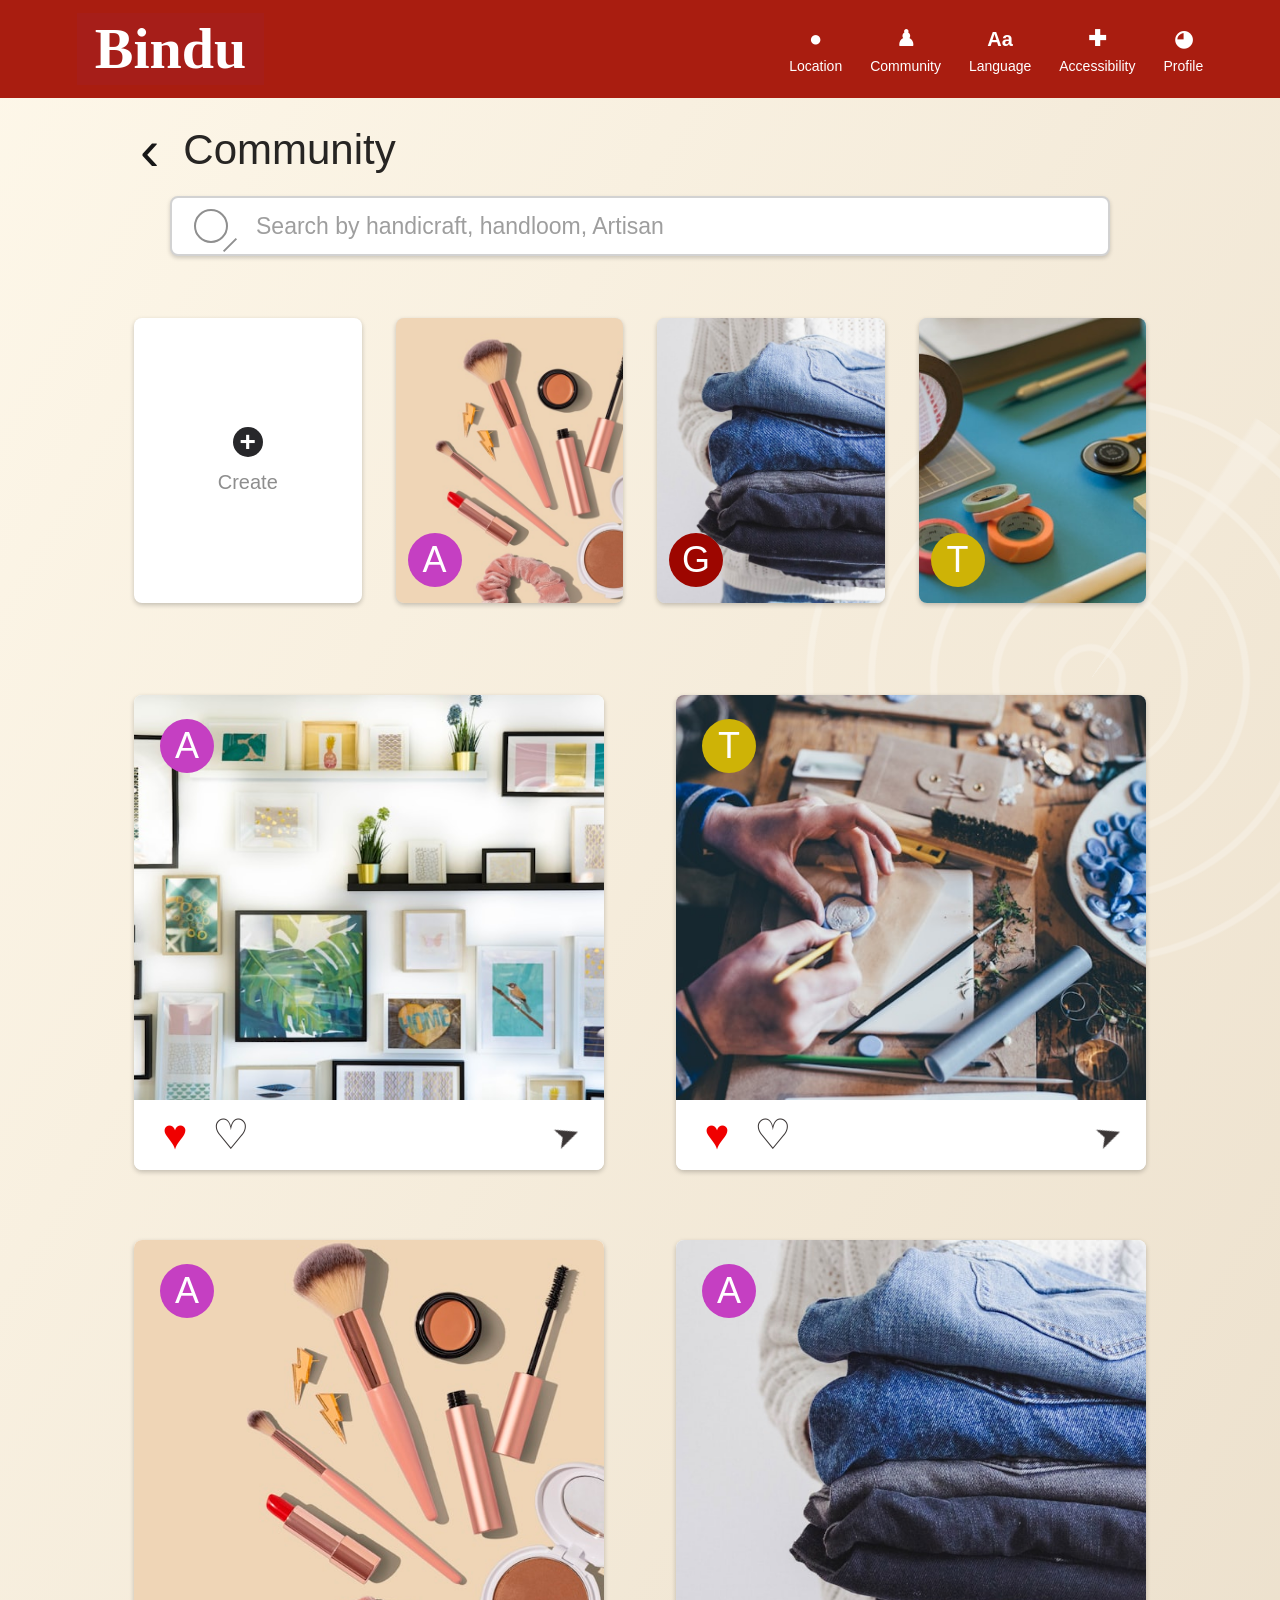
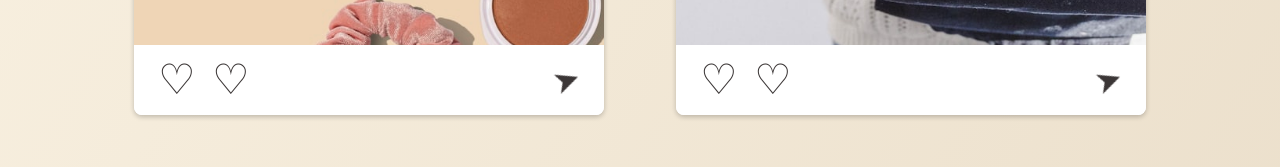
==== craft.html @ 57bf9675 "add home page and craft page" ====
<!DOCTYPE html>
<html lang="en">
<head>
  <meta charset="UTF-8">
  <meta name="viewport" content="width=device-width, initial-scale=1.0">
  <title>Bindu Craft Page</title>
  <link rel="stylesheet" href="styles.css">
</head>
<body class="craft-page">
  <header class="topbar">
    <a class="brand" href="index.html">Bindu</a>

    <nav class="topnav" aria-label="Main navigation">
      <a href="#">
        <span class="nav-icon">●</span>
        Location
      </a>
      <a class="active" href="craft.html">
        <span class="nav-icon">♟</span>
        Community
      </a>
      <a href="#">
        <span class="nav-icon text-icon">Aa</span>
        Language
      </a>
      <a href="#">
        <span class="nav-icon">✚</span>
        Accessibility
      </a>
      <a href="#">
        <span class="nav-icon">◕</span>
        Profile
      </a>
    </nav>
  </header>

  <main class="page">
    <section class="heading-row">
      <button class="back-button" aria-label="Go back">‹</button>
      <h1>Community</h1>
    </section>

    <label class="search-box">
      <span class="search-icon" aria-hidden="true"></span>
      <input type="search" placeholder="Search by handicraft, handloom, Artisan">
    </label>

    <section class="quick-row" aria-label="Community shortcuts">
      <button class="create-card">
        <span class="plus">+</span>
        <span>Create</span>
      </button>

      <article class="story-card">
        <img src="public/images/craft-1.jpg" alt="Colorful handmade textile mask">
        <span class="avatar pink">A</span>
      </article>

      <article class="story-card">
        <img src="public/images/craft-2.jpg" alt="Hands shaping pottery clay">
        <span class="avatar red">G</span>
      </article>

      <article class="story-card">
        <img src="public/images/craft-3.jpg" alt="Artisan working on traditional craft">
        <span class="avatar gold">T</span>
      </article>
    </section>

    <section class="feed" aria-label="Community posts">
      <article class="post-card">
        <div class="post-photo">
          <img src="public/images/craft-4.jpg" alt="Artisan carving a traditional handmade object">
          <span class="avatar pink">A</span>
        </div>
        <div class="post-actions">
          <button class="like liked" aria-label="Like">♥</button>
          <button aria-label="Comment">♡</button>
          <button class="send" aria-label="Share">➤</button>
        </div>
      </article>

      <article class="post-card">
        <div class="post-photo">
          <img src="public/images/craft-5.jpg" alt="Bright embroidered floral textile">
          <span class="avatar gold">T</span>
        </div>
        <div class="post-actions">
          <button class="like liked" aria-label="Like">♥</button>
          <button aria-label="Comment">♡</button>
          <button class="send" aria-label="Share">➤</button>
        </div>
      </article>

      <article class="post-card">
        <div class="post-photo">
          <img src="public/images/craft-1.jpg" alt="Hand-painted folk artwork">
          <span class="avatar pink">A</span>
        </div>
        <div class="post-actions">
          <button class="like" aria-label="Like">♡</button>
          <button aria-label="Comment">♡</button>
          <button class="send" aria-label="Share">➤</button>
        </div>
      </article>

      <article class="post-card">
        <div class="post-photo">
          <img src="public/images/craft-2.jpg" alt="Detailed beaded handmade craft">
          <span class="avatar pink">A</span>
        </div>
        <div class="post-actions">
          <button class="like" aria-label="Like">♡</button>
          <button aria-label="Comment">♡</button>
          <button class="send" aria-label="Share">➤</button>
        </div>
      </article>
    </section>
  </main>

  <script src="script.js"></script>
</body>
</html>
---- styles.css ----
* {
  box-sizing: border-box;
}

body {
  margin: 0;
  min-height: 100vh;
  color: #272523;
  font-family: Arial, Helvetica, sans-serif;
  background:
    radial-gradient(circle at 70% 58%, rgba(255, 255, 255, 0.8) 0 18px, transparent 19px),
    radial-gradient(circle at 36% 88%, rgba(255, 255, 255, 0.6) 0 15px, transparent 16px),
    linear-gradient(120deg, rgba(255, 249, 235, 0.92), rgba(236, 224, 204, 0.9)),
    #eee4d4;
}

body::after {
  content: "";
  position: fixed;
  right: -120px;
  bottom: -90px;
  width: 620px;
  height: 620px;
  pointer-events: none;
  opacity: 0.42;
  background:
    repeating-radial-gradient(circle at center, transparent 0 28px, rgba(255, 255, 255, 0.62) 30px 35px, transparent 37px 62px),
    conic-gradient(from 20deg, transparent 0 12deg, rgba(255, 255, 255, 0.55) 13deg 18deg, transparent 19deg 38deg);
  border-radius: 50%;
}

button,
input {
  font: inherit;
}

.topbar {
  position: sticky;
  top: 0;
  z-index: 5;
  display: flex;
  align-items: center;
  justify-content: space-between;
  height: 98px;
  padding: 10px 6vw;
  background: #a91d10;
  color: #fff;
}

.home-topbar {
  height: 58px;
  padding: 6px 6vw;
}

.brand {
  display: inline-flex;
  align-items: center;
  min-width: 175px;
  min-height: 72px;
  padding: 0 18px;
  color: #fff;
  text-decoration: none;
  font-family: "Brush Script MT", "Segoe Script", cursive;
  font-size: 58px;
  font-weight: 700;
  line-height: 1;
  background: rgba(160, 34, 39, 0.4);
}

.home-topbar .brand {
  min-width: 92px;
  min-height: 44px;
  padding: 0 8px;
  font-size: 36px;
}

.topnav {
  display: flex;
  align-items: center;
  gap: 28px;
}

.home-topbar .topnav {
  gap: 20px;
}

.topnav a {
  display: grid;
  justify-items: center;
  gap: 5px;
  color: #fff;
  text-decoration: none;
  font-size: 14px;
}

.home-topbar .topnav a {
  font-size: 10px;
}

.nav-icon {
  display: grid;
  place-items: center;
  width: 28px;
  height: 28px;
  font-size: 22px;
  font-weight: 700;
  line-height: 1;
}

.home-topbar .nav-icon {
  width: 18px;
  height: 18px;
  font-size: 15px;
}

.text-icon {
  font-size: 20px;
}

.home-topbar .text-icon {
  font-size: 13px;
}

.search-box {
  display: flex;
  align-items: center;
  gap: 26px;
  width: calc(100% - 72px);
  min-height: 60px;
  margin: 0 36px 62px;
  padding: 0 22px;
  background: #fff;
  border: 2px solid #d2d2d2;
  border-radius: 8px;
  box-shadow: 0 2px 4px rgba(0, 0, 0, 0.18);
}

.search-icon {
  position: relative;
  flex: 0 0 auto;
  width: 34px;
  height: 34px;
  border: 2px solid #8f8f8f;
  border-radius: 50%;
}

.search-icon::after {
  content: "";
  position: absolute;
  width: 18px;
  height: 2px;
  right: -13px;
  bottom: -5px;
  background: #8f8f8f;
  transform: rotate(-45deg);
}

.search-box input {
  width: 100%;
  border: 0;
  outline: 0;
  color: #333;
  font-size: 23px;
}

.search-box input::placeholder {
  color: #9e9e9e;
}

.home {
  position: relative;
  z-index: 1;
  max-width: 760px;
  margin: 0 auto;
  padding-bottom: 74px;
}

.home-search {
  width: calc(100% - 64px);
  min-height: 45px;
  margin: 26px 32px 0;
  gap: 18px;
  padding: 0 16px;
  border-width: 1px;
  border-radius: 4px;
  box-shadow: none;
}

.home-search .search-icon {
  width: 19px;
  height: 19px;
  border-width: 1px;
}

.home-search .search-icon::after {
  width: 10px;
  height: 1px;
  right: -7px;
  bottom: -3px;
}

.home-search input {
  font-size: 13px;
}

.camera-button {
  border: 0;
  color: #b7b7b7;
  background: transparent;
  font-size: 21px;
  cursor: pointer;
}

.hero-slider {
  position: relative;
  height: 440px;
  margin-top: 28px;
  overflow: hidden;
  background: #d8cab9;
}

.hero-slider img {
  width: 100%;
  height: 100%;
  display: block;
  object-fit: cover;
}

.slider-arrow {
  position: absolute;
  top: 50%;
  width: 36px;
  height: 36px;
  border: 0;
  color: #fff;
  background: transparent;
  font-size: 48px;
  line-height: 0.6;
  transform: translateY(-50%);
  cursor: pointer;
}

.slider-arrow.left {
  left: 18px;
}

.slider-arrow.right {
  right: 18px;
}

.slider-dots {
  position: absolute;
  bottom: 18px;
  left: 50%;
  display: flex;
  gap: 7px;
  transform: translateX(-50%);
}

.slider-dots span {
  width: 9px;
  height: 9px;
  background: #fff;
  border-radius: 50%;
}

.home-section {
  padding: 44px 32px 0;
}

.home h2,
.missed-card h2 {
  margin: 0 0 34px;
  color: #5b1613;
  font-family: Georgia, "Times New Roman", serif;
  font-size: 25px;
  text-align: center;
}

.section-title-link {
  display: block;
  color: inherit;
  text-decoration: none;
}

.overlap-strip {
  position: relative;
  display: flex;
  align-items: center;
  justify-content: center;
  min-height: 150px;
}

.overlap-strip article,
.overlap-strip .craft-link-tile {
  position: relative;
  flex: 0 0 185px;
  height: 132px;
  margin-left: -36px;
  overflow: hidden;
  border-radius: 5px;
  box-shadow: 0 3px 8px rgba(0, 0, 0, 0.25);
  color: inherit;
  text-decoration: none;
}

.overlap-strip article:first-child,
.overlap-strip .craft-link-tile:first-child {
  margin-left: 0;
}

.overlap-strip .feature-tile {
  z-index: 2;
  flex-basis: 230px;
  height: 164px;
}

.overlap-strip img {
  width: 100%;
  height: 100%;
  display: block;
  object-fit: cover;
}

.overlap-strip span {
  position: absolute;
  left: 9px;
  bottom: 10px;
  color: #fff;
  font-size: 15px;
  text-shadow: 0 1px 3px #000;
}

.textile-strip article {
  height: 145px;
}

.textile-strip .feature-tile {
  height: 176px;
}

.missed-card {
  width: calc(100% - 64px);
  margin: 72px 32px 34px;
  padding: 34px 22px;
  background: #cdb5b7;
  border-radius: 18px;
  box-shadow: 0 3px 8px rgba(0, 0, 0, 0.2);
}

.missed-card h2 {
  margin-bottom: 28px;
}

.story-panel {
  display: grid;
  grid-template-columns: 48% 1fr 36px;
  align-items: center;
  min-height: 174px;
  padding: 10px;
  background: #f8f8f8;
  border: 1px solid #a7a7a7;
  border-radius: 5px;
}

.story-panel img {
  width: 100%;
  height: 154px;
  object-fit: cover;
  border: 3px solid #4b4b4b;
}

.story-copy {
  padding: 0 18px;
  text-align: center;
}

.story-copy h3 {
  margin: 0 0 7px;
  color: #3c3331;
  font-size: 17px;
  font-weight: 400;
}

.story-copy p {
  margin: 0 0 20px;
  color: #777;
  font-size: 10px;
}

.story-copy a {
  display: inline-block;
  padding: 3px 10px;
  color: #fff;
  background: #1774b8;
  border-radius: 2px;
  text-decoration: none;
  font-size: 8px;
}

.story-panel button,
.round-next,
.round-back {
  display: grid;
  place-items: center;
  width: 36px;
  height: 36px;
  border: 1px solid #d5d5d5;
  color: #4c4c4c;
  background: #fff;
  border-radius: 50%;
  font-size: 24px;
  cursor: pointer;
}

.community-row {
  position: relative;
  display: grid;
  grid-template-columns: repeat(3, 1fr);
  gap: 18px;
  align-items: stretch;
}

.mini-post {
  overflow: hidden;
  background: #fff;
  border-radius: 4px;
  box-shadow: 0 2px 5px rgba(0, 0, 0, 0.24);
}

.mini-post img {
  display: block;
  width: 100%;
  height: 214px;
  object-fit: cover;
}

.mini-actions {
  display: grid;
  grid-template-columns: 22px 22px 1fr;
  align-items: center;
  height: 30px;
  padding: 0 8px;
  color: #242424;
  font-size: 16px;
}

.mini-actions span:first-child {
  color: #e70000;
}

.mini-actions span:last-child {
  justify-self: end;
  transform: rotate(-18deg);
}

.community-row .round-next {
  position: absolute;
  right: -22px;
  top: 42%;
}

.quiz-section {
  padding-top: 64px;
}

.quiz-row {
  position: relative;
  display: grid;
  grid-template-columns: repeat(3, 1fr);
  gap: 24px;
  align-items: center;
  padding: 0 34px;
}

.quiz-row article {
  aspect-ratio: 1;
  overflow: hidden;
  border-radius: 50%;
  box-shadow: 0 3px 7px rgba(0, 0, 0, 0.22);
}

.quiz-row img {
  display: block;
  width: 100%;
  height: 100%;
  object-fit: cover;
}

.quiz-row .round-back,
.quiz-row .round-next {
  position: absolute;
  top: 50%;
  z-index: 2;
  transform: translateY(-50%);
}

.quiz-row .round-back {
  left: 0;
}

.quiz-row .round-next {
  right: 0;
}

.page {
  position: relative;
  z-index: 1;
  width: min(100%, 1060px);
  margin: 0 auto;
  padding: 28px 24px 52px;
}

.heading-row {
  display: flex;
  align-items: center;
  gap: 18px;
  margin-bottom: 22px;
}

.back-button {
  border: 0;
  background: transparent;
  color: #171717;
  font-size: 58px;
  line-height: 0.75;
  cursor: pointer;
}

h1 {
  margin: 0;
  font-size: 42px;
  font-weight: 500;
}

.quick-row {
  display: grid;
  grid-template-columns: repeat(4, 1fr);
  gap: 34px;
  margin-bottom: 92px;
}

.create-card,
.story-card,
.post-card {
  border-radius: 8px;
  box-shadow: 0 2px 5px rgba(0, 0, 0, 0.22);
  overflow: hidden;
}

.create-card {
  display: grid;
  place-items: center;
  align-content: center;
  gap: 14px;
  min-height: 285px;
  border: 0;
  color: #8e8e8e;
  background: #fff;
  font-size: 20px;
  cursor: pointer;
}

.plus {
  display: grid;
  place-items: center;
  width: 30px;
  height: 30px;
  color: #fff;
  background: #27272a;
  border-radius: 50%;
  font-size: 28px;
  font-weight: 700;
  line-height: 1;
}

.story-card {
  position: relative;
  min-height: 285px;
  background: #ddd;
}

.story-card img,
.post-photo img {
  display: block;
  width: 100%;
  height: 100%;
  object-fit: cover;
}

.avatar {
  position: absolute;
  display: grid;
  place-items: center;
  width: 54px;
  height: 54px;
  color: #fff;
  border-radius: 50%;
  font-size: 36px;
  line-height: 1;
}

.story-card .avatar {
  left: 12px;
  bottom: 16px;
}

.pink {
  background: #c53fc2;
}

.red {
  background: #9d0600;
}

.gold {
  background: #ceb306;
}

.feed {
  display: grid;
  grid-template-columns: repeat(2, minmax(0, 1fr));
  gap: 70px 72px;
}

.post-card {
  background: #fff;
}

.post-photo {
  position: relative;
  height: 405px;
  background: #ddd;
}

.post-photo .avatar {
  left: 26px;
  top: 24px;
}

.post-actions {
  display: grid;
  grid-template-columns: 46px 46px 1fr;
  align-items: center;
  gap: 8px;
  height: 70px;
  padding: 0 18px;
  background: #fff;
}

.post-actions button {
  border: 0;
  background: transparent;
  color: #3b3636;
  font-size: 42px;
  line-height: 1;
  cursor: pointer;
}

.post-actions .liked,
.post-actions .like.active {
  color: #f00000;
}

.post-actions .send {
  justify-self: end;
  font-size: 32px;
  transform: rotate(-20deg);
}

@media (max-width: 850px) {
  .topbar {
    height: auto;
    padding: 10px 18px 14px;
    align-items: flex-start;
    gap: 12px;
  }

  .home-topbar {
    min-height: 58px;
    padding: 7px 22px;
  }

  .brand,
  .home-topbar .brand {
    min-width: 120px;
    min-height: 52px;
    font-size: 42px;
  }

  .topnav {
    gap: 12px;
    overflow-x: auto;
    padding-bottom: 4px;
  }

  .topnav a,
  .home-topbar .topnav a {
    min-width: 70px;
    font-size: 11px;
  }

  .home {
    max-width: 100%;
  }

  .hero-slider {
    height: 58vw;
    min-height: 280px;
  }

  .overlap-strip article,
  .overlap-strip .craft-link-tile {
    flex-basis: 28%;
    margin-left: -24px;
  }

  .overlap-strip .feature-tile {
    flex-basis: 34%;
  }

  .page {
    padding: 22px 16px 40px;
  }

  h1 {
    font-size: 34px;
  }

  .craft-page .search-box {
    width: 100%;
    margin: 0 0 34px;
  }

  .search-box input {
    font-size: 18px;
  }

  .quick-row {
    grid-template-columns: repeat(2, minmax(0, 1fr));
    gap: 18px;
    margin-bottom: 42px;
  }

  .create-card,
  .story-card {
    min-height: 220px;
  }

  .feed {
    grid-template-columns: 1fr;
    gap: 36px;
  }

  .post-photo {
    height: 360px;
  }
}

@media (max-width: 560px) {
  .topbar {
    display: block;
  }

  .topnav {
    margin-top: 8px;
  }

  .home-topbar .brand {
    min-width: 92px;
    min-height: 38px;
    font-size: 34px;
  }

  .home-search {
    width: calc(100% - 32px);
    margin: 18px 16px 0;
  }

  .hero-slider {
    min-height: 248px;
  }

  .home-section {
    padding: 38px 20px 0;
  }

  .home h2,
  .missed-card h2 {
    font-size: 22px;
  }

  .overlap-strip {
    justify-content: flex-start;
    overflow-x: auto;
    padding-bottom: 8px;
  }

  .overlap-strip article,
  .overlap-strip .craft-link-tile,
  .overlap-strip .feature-tile {
    flex: 0 0 178px;
    height: 132px;
    margin-left: 12px;
  }

  .overlap-strip article:first-child,
  .overlap-strip .craft-link-tile:first-child {
    margin-left: 0;
  }

  .missed-card {
    width: calc(100% - 32px);
    margin: 54px 16px 24px;
    padding: 28px 12px;
  }

  .story-panel {
    grid-template-columns: 1fr 34px;
    gap: 12px;
  }

  .story-panel img {
    grid-column: 1 / -1;
  }

  .community-row {
    grid-template-columns: 1fr;
  }

  .community-row .round-next {
    right: -12px;
  }

  .mini-post img {
    height: 260px;
  }

  .quiz-row {
    gap: 12px;
    padding: 0 26px;
  }

  .quick-row {
    grid-template-columns: 1fr 1fr;
  }

  .create-card,
  .story-card {
    min-height: 170px;
  }

  .avatar {
    width: 44px;
    height: 44px;
    font-size: 29px;
  }

  .post-photo {
    height: 300px;
  }
}
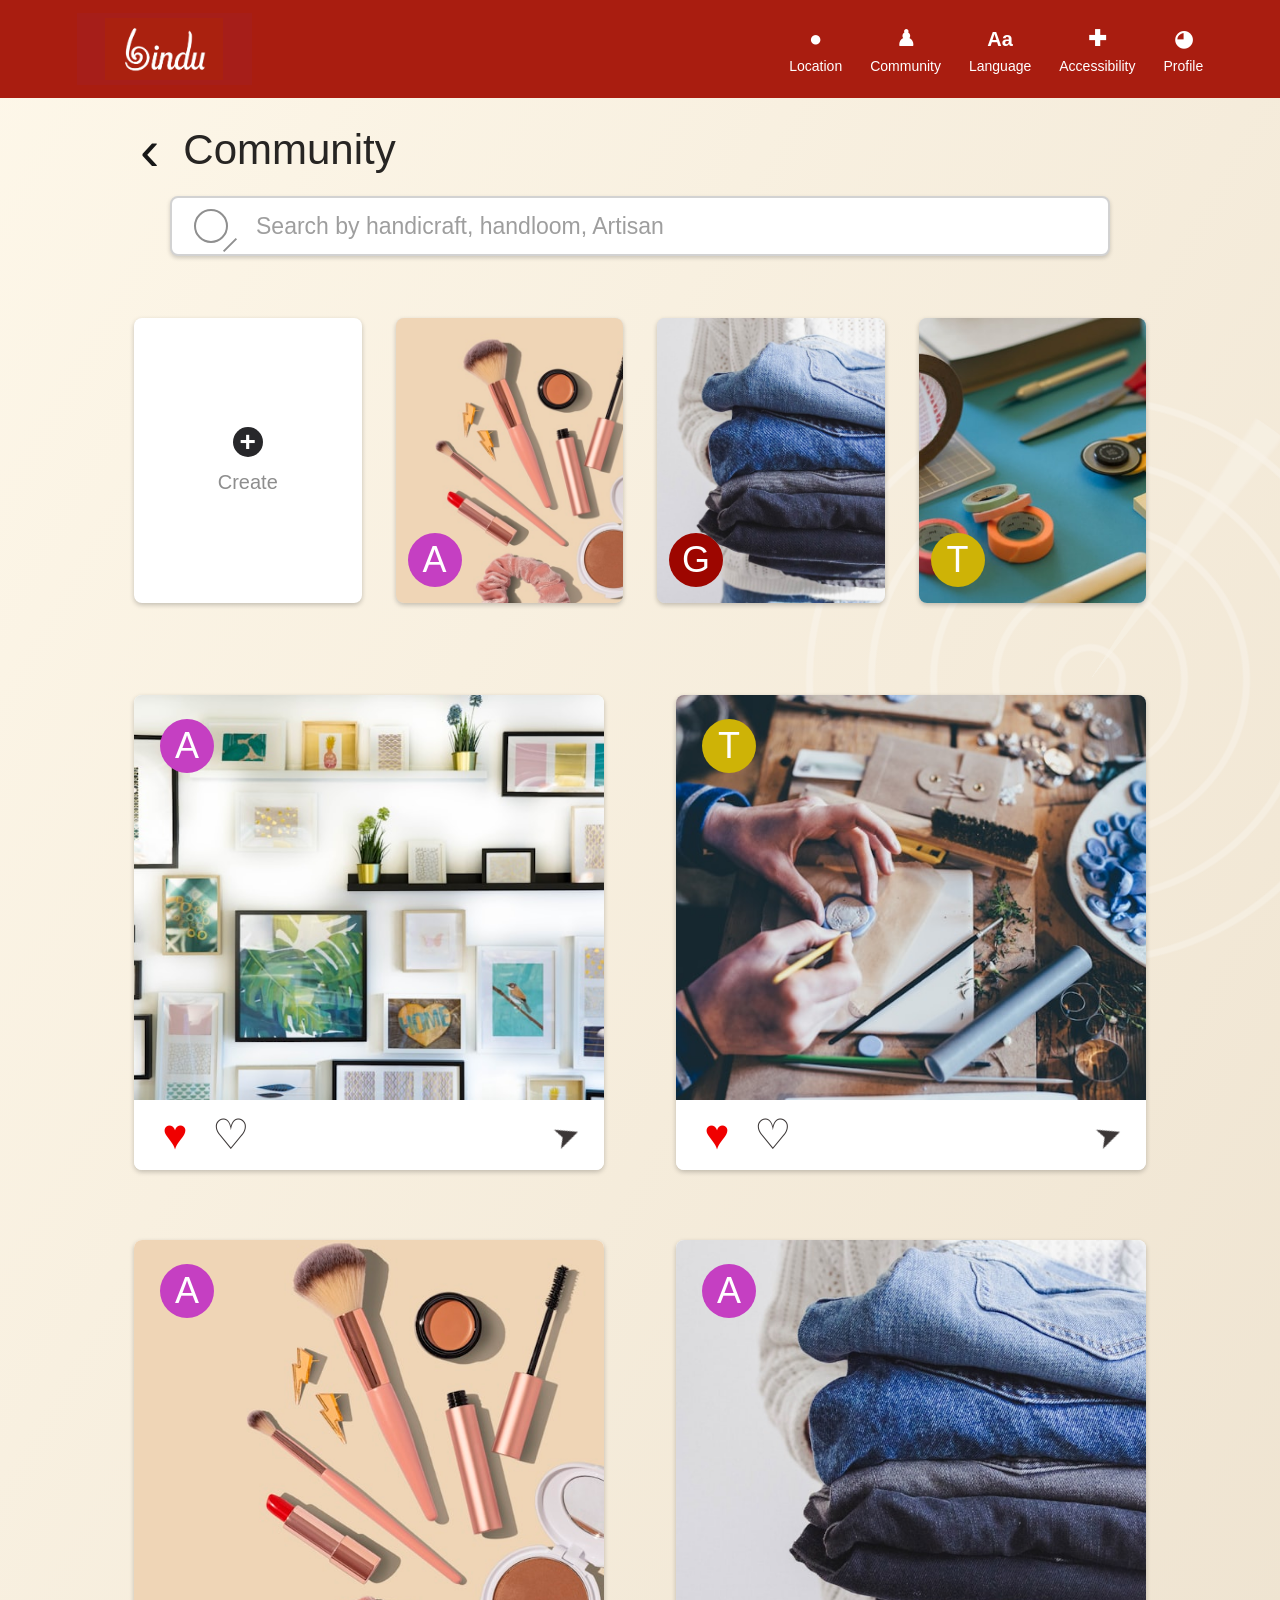
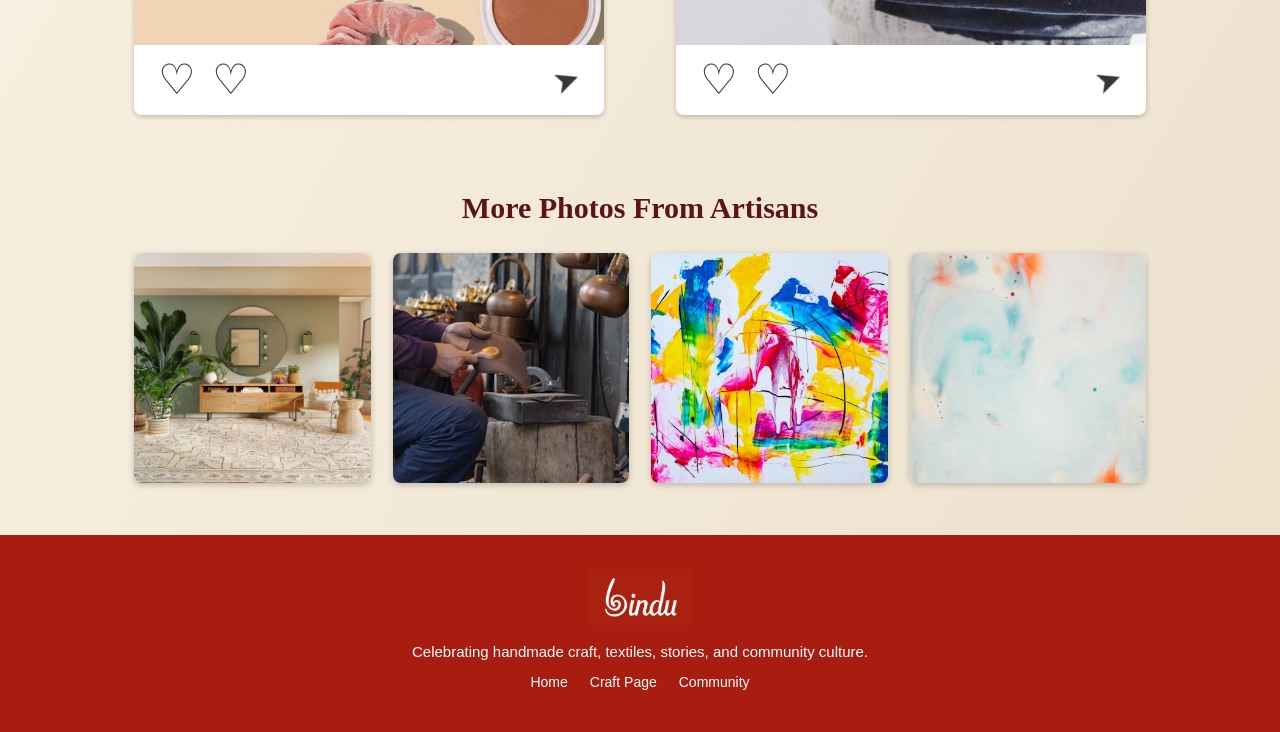
==== commit b370f78f: "Polish Bindu craft pages" ====
--- a/craft.html
+++ b/craft.html
@@ -8,7 +8,9 @@
 </head>
 <body class="craft-page">
   <header class="topbar">
-    <a class="brand" href="index.html">Bindu</a>
+    <a class="brand" href="index.html">
+      <img src="public/images/bindu.png" alt="Bindu">
+    </a>
 
     <nav class="topnav" aria-label="Main navigation">
       <a href="#">
@@ -116,7 +118,37 @@
         </div>
       </article>
     </section>
+
+    <section class="craft-gallery-section">
+      <h2>More Photos From Artisans</h2>
+      <div class="craft-gallery">
+        <article>
+          <img src="public/images/home-pottery.jpg" alt="Decorated pottery made by artisans">
+        </article>
+        <article>
+          <img src="public/images/home-textile.jpg" alt="Traditional textile pattern">
+        </article>
+        <article>
+          <img src="public/images/home-painting.jpg" alt="Bright folk painting craft">
+        </article>
+        <article>
+          <img src="public/images/home-color.jpg" alt="Colorful handmade craft material">
+        </article>
+      </div>
+    </section>
   </main>
+
+  <footer class="site-footer">
+    <a class="footer-logo" href="index.html">
+      <img src="public/images/bindu.png" alt="Bindu">
+    </a>
+    <p>Celebrating handmade craft, textiles, stories, and community culture.</p>
+    <div class="footer-links">
+      <a href="index.html">Home</a>
+      <a href="craft.html">Craft Page</a>
+      <a href="#">Community</a>
+    </div>
+  </footer>
 
   <script src="script.js"></script>
 </body>
--- a/styles.css
+++ b/styles.css
@@ -55,23 +55,31 @@
 .brand {
   display: inline-flex;
   align-items: center;
+  justify-content: center;
   min-width: 175px;
   min-height: 72px;
   padding: 0 18px;
   color: #fff;
   text-decoration: none;
-  font-family: "Brush Script MT", "Segoe Script", cursive;
-  font-size: 58px;
-  font-weight: 700;
-  line-height: 1;
   background: rgba(160, 34, 39, 0.4);
+}
+
+.brand img {
+  display: block;
+  max-width: 150px;
+  max-height: 62px;
+  object-fit: contain;
 }
 
 .home-topbar .brand {
   min-width: 92px;
   min-height: 44px;
   padding: 0 8px;
-  font-size: 36px;
+}
+
+.home-topbar .brand img {
+  max-width: 82px;
+  max-height: 38px;
 }
 
 .topnav {
@@ -454,10 +462,15 @@
   transform: rotate(-18deg);
 }
 
-.community-row .round-next {
+.scroll-frame {
+  position: relative;
+}
+
+.community-frame .round-next {
   position: absolute;
   right: -22px;
   top: 42%;
+  z-index: 2;
 }
 
 .quiz-section {
@@ -487,19 +500,19 @@
   object-fit: cover;
 }
 
-.quiz-row .round-back,
-.quiz-row .round-next {
+.quiz-frame .round-back,
+.quiz-frame .round-next {
   position: absolute;
   top: 50%;
   z-index: 2;
   transform: translateY(-50%);
 }
 
-.quiz-row .round-back {
+.quiz-frame .round-back {
   left: 0;
 }
 
-.quiz-row .round-next {
+.quiz-frame .round-next {
   right: 0;
 }
 
@@ -828,7 +841,7 @@
     grid-template-columns: 1fr;
   }
 
-  .community-row .round-next {
+  .community-frame .round-next {
     right: -12px;
   }
 
@@ -860,3 +873,184 @@
     height: 300px;
   }
 }
+
+
+.hero-track {
+  display: flex;
+  width: 100%;
+  height: 100%;
+  overflow-x: auto;
+  scroll-behavior: smooth;
+  scroll-snap-type: x mandatory;
+  scrollbar-width: none;
+}
+
+.hero-track::-webkit-scrollbar {
+  display: none;
+}
+
+.hero-track img {
+  flex: 0 0 100%;
+  scroll-snap-align: start;
+}
+
+.scroll-row {
+  overflow-x: auto;
+  scroll-behavior: smooth;
+  scrollbar-width: none;
+}
+
+.scroll-row::-webkit-scrollbar {
+  display: none;
+}
+
+.home-page .hero-track img,
+.home-page .overlap-strip img,
+.home-page .community-row img,
+.home-page .quiz-row img {
+  transition: transform 0.25s ease, filter 0.25s ease;
+}
+
+.home-page .hero-track img:hover,
+.home-page .overlap-strip a:hover img,
+.home-page .overlap-strip article:hover img,
+.home-page .community-row article:hover img,
+.home-page .quiz-row article:hover img {
+  transform: scale(1.06);
+  filter: brightness(1.08);
+}
+
+.hero-slider,
+.overlap-strip article,
+.overlap-strip .craft-link-tile,
+.mini-post,
+.quiz-row article {
+  overflow: hidden;
+}
+
+.craft-gallery-section {
+  margin-top: 76px;
+}
+
+.craft-gallery-section h2 {
+  margin: 0 0 28px;
+  color: #5b1613;
+  font-family: Georgia, "Times New Roman", serif;
+  font-size: 30px;
+  text-align: center;
+}
+
+.craft-gallery {
+  display: grid;
+  grid-template-columns: repeat(4, 1fr);
+  gap: 22px;
+}
+
+.craft-gallery article {
+  height: 230px;
+  overflow: hidden;
+  border-radius: 8px;
+  box-shadow: 0 2px 6px rgba(0, 0, 0, 0.22);
+  background: #fff;
+}
+
+.craft-gallery img {
+  display: block;
+  width: 100%;
+  height: 100%;
+  object-fit: cover;
+}
+
+.site-footer {
+  position: relative;
+  z-index: 1;
+  display: grid;
+  justify-items: center;
+  gap: 14px;
+  padding: 34px 20px 42px;
+  color: #fff;
+  background: #a91d10;
+  text-align: center;
+}
+
+.footer-logo img {
+  width: 112px;
+  max-height: 56px;
+  object-fit: contain;
+}
+
+.site-footer p {
+  margin: 0;
+  max-width: 560px;
+  font-size: 15px;
+}
+
+.footer-links {
+  display: flex;
+  gap: 22px;
+  flex-wrap: wrap;
+  justify-content: center;
+}
+
+.footer-links a {
+  color: #fff;
+  text-decoration: none;
+  font-size: 14px;
+}
+
+.footer-links a:hover {
+  text-decoration: underline;
+}
+
+@media (max-width: 850px) {
+  .brand img {
+    max-width: 110px;
+    max-height: 46px;
+  }
+
+  .craft-gallery {
+    grid-template-columns: repeat(2, 1fr);
+  }
+}
+
+@media (max-width: 560px) {
+  .home-topbar .brand img {
+    max-width: 82px;
+    max-height: 36px;
+  }
+
+  .craft-gallery {
+    grid-template-columns: 1fr;
+  }
+}
+
+
+.community-row.scroll-row {
+  display: flex;
+  overflow-x: auto;
+  padding-bottom: 10px;
+}
+
+.community-row.scroll-row .mini-post {
+  flex: 0 0 calc((100% - 36px) / 3);
+}
+
+.quiz-row.scroll-row {
+  display: flex;
+  overflow-x: auto;
+  padding: 0 34px 10px;
+}
+
+.quiz-row.scroll-row article {
+  flex: 0 0 calc((100% - 48px) / 3);
+}
+
+@media (max-width: 560px) {
+  .community-row.scroll-row .mini-post {
+    flex-basis: 82%;
+  }
+
+  .quiz-row.scroll-row article {
+    flex-basis: 42%;
+  }
+}
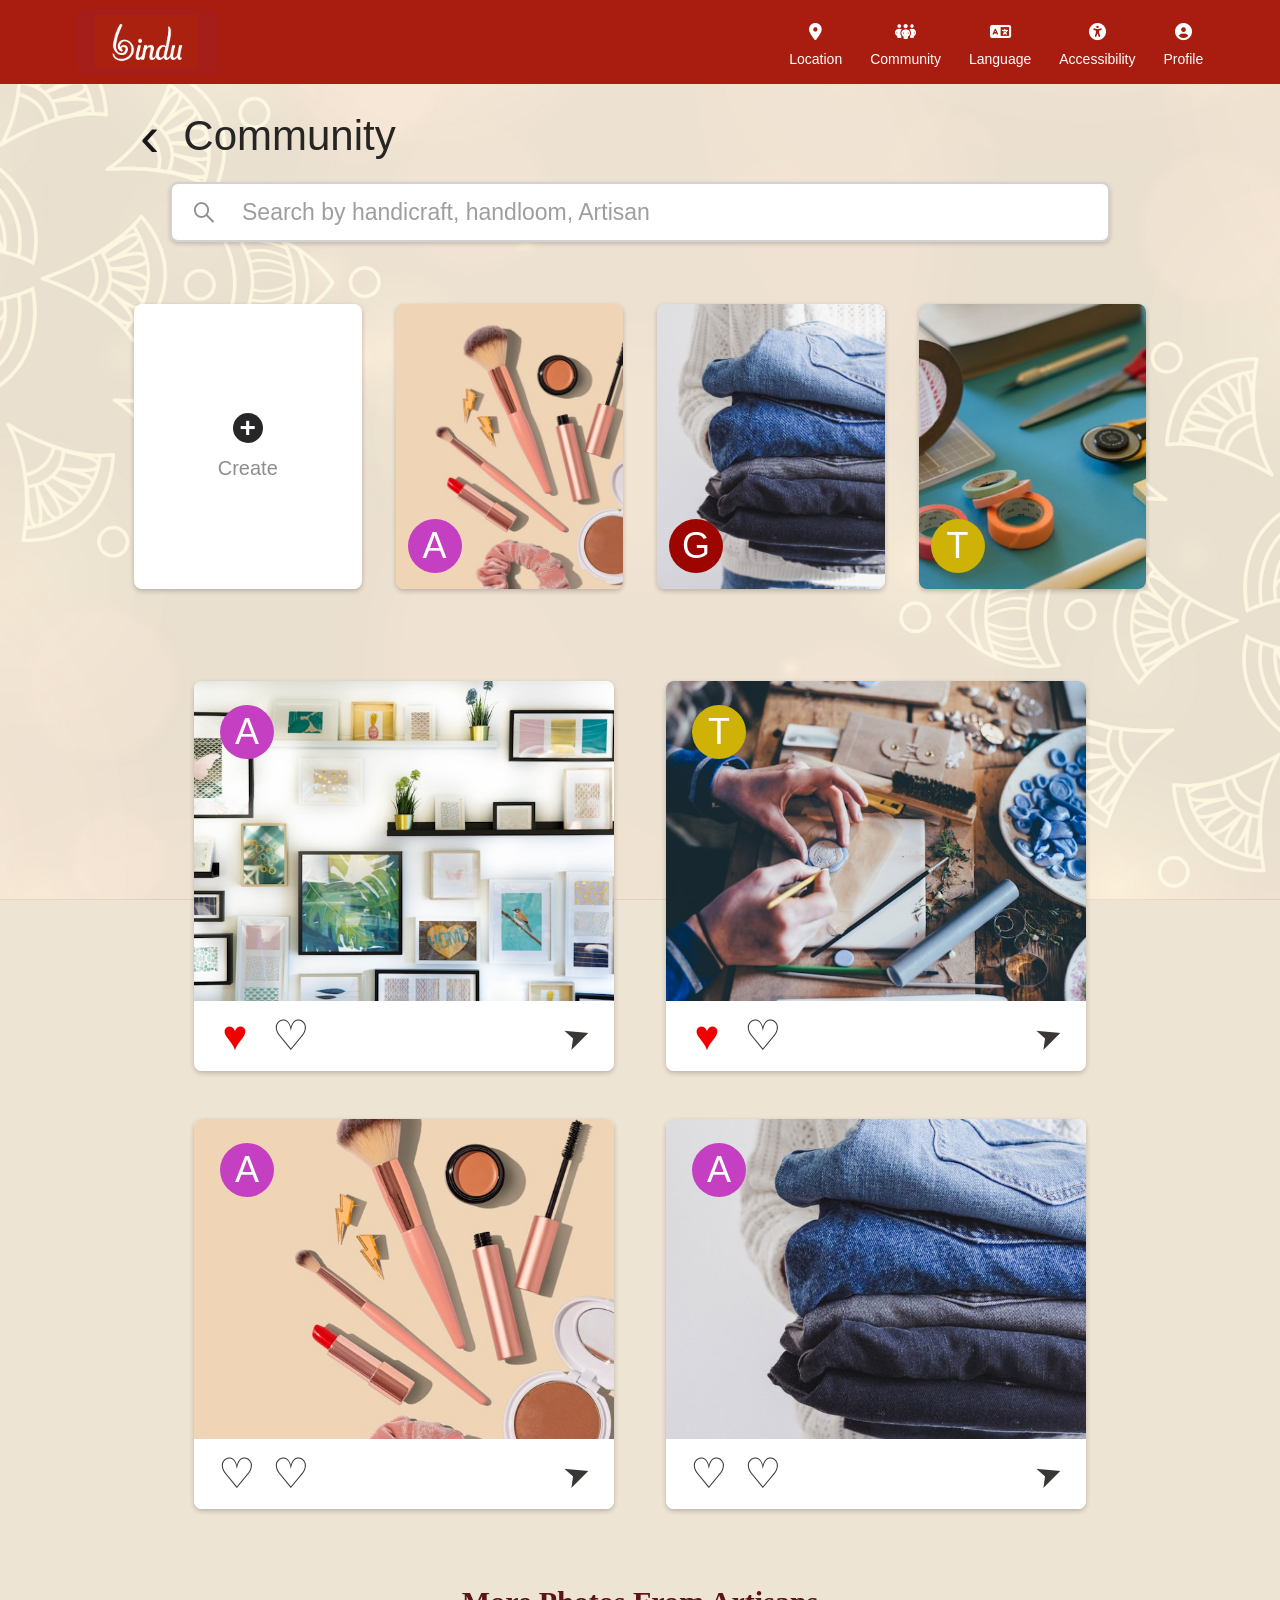
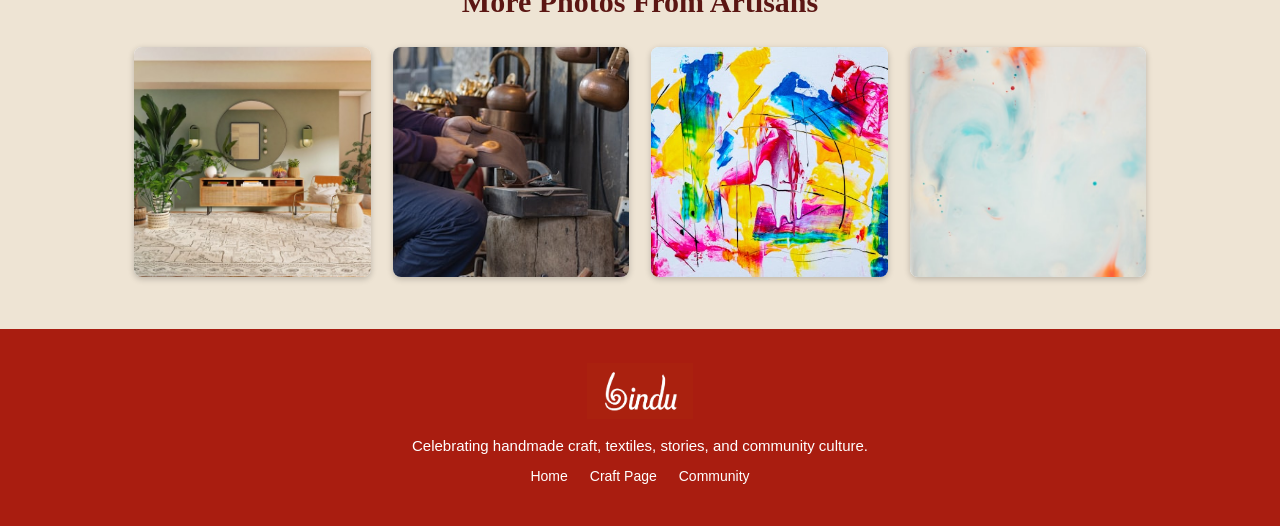
==== commit 2ac86012: "Update home and community sections" ====
--- a/craft.html
+++ b/craft.html
@@ -4,6 +4,7 @@
   <meta charset="UTF-8">
   <meta name="viewport" content="width=device-width, initial-scale=1.0">
   <title>Bindu Craft Page</title>
+  <link rel="stylesheet" href="https://cdnjs.cloudflare.com/ajax/libs/font-awesome/6.5.2/css/all.min.css">
   <link rel="stylesheet" href="styles.css">
 </head>
 <body class="craft-page">
@@ -14,23 +15,23 @@
 
     <nav class="topnav" aria-label="Main navigation">
       <a href="#">
-        <span class="nav-icon">●</span>
+        <i class="fa-solid fa-location-dot nav-icon" aria-hidden="true"></i>
         Location
       </a>
       <a class="active" href="craft.html">
-        <span class="nav-icon">♟</span>
+        <i class="fa-solid fa-people-group nav-icon" aria-hidden="true"></i>
         Community
       </a>
       <a href="#">
-        <span class="nav-icon text-icon">Aa</span>
+        <i class="fa-solid fa-language nav-icon" aria-hidden="true"></i>
         Language
       </a>
       <a href="#">
-        <span class="nav-icon">✚</span>
+        <i class="fa-solid fa-universal-access nav-icon" aria-hidden="true"></i>
         Accessibility
       </a>
       <a href="#">
-        <span class="nav-icon">◕</span>
+        <i class="fa-solid fa-circle-user nav-icon" aria-hidden="true"></i>
         Profile
       </a>
     </nav>
@@ -43,7 +44,7 @@
     </section>
 
     <label class="search-box">
-      <span class="search-icon" aria-hidden="true"></span>
+      <i class="fa-brands fa-sistrix search-icon" aria-hidden="true"></i>
       <input type="search" placeholder="Search by handicraft, handloom, Artisan">
     </label>
 
--- a/styles.css
+++ b/styles.css
@@ -1,5 +1,10 @@
 * {
   box-sizing: border-box;
+}
+
+html,
+body {
+  overflow-x: hidden;
 }
 
 body {
@@ -7,26 +12,12 @@
   min-height: 100vh;
   color: #272523;
   font-family: Arial, Helvetica, sans-serif;
-  background:
-    radial-gradient(circle at 70% 58%, rgba(255, 255, 255, 0.8) 0 18px, transparent 19px),
-    radial-gradient(circle at 36% 88%, rgba(255, 255, 255, 0.6) 0 15px, transparent 16px),
-    linear-gradient(120deg, rgba(255, 249, 235, 0.92), rgba(236, 224, 204, 0.9)),
-    #eee4d4;
-}
-
-body::after {
-  content: "";
-  position: fixed;
-  right: -120px;
-  bottom: -90px;
-  width: 620px;
-  height: 620px;
-  pointer-events: none;
-  opacity: 0.42;
-  background:
-    repeating-radial-gradient(circle at center, transparent 0 28px, rgba(255, 255, 255, 0.62) 30px 35px, transparent 37px 62px),
-    conic-gradient(from 20deg, transparent 0 12deg, rgba(255, 255, 255, 0.55) 13deg 18deg, transparent 19deg 38deg);
-  border-radius: 50%;
+  background-color: #eee4d4;
+  background-image: url("public/images/bg-image.jpg");
+  background-repeat: no-repeat;
+  background-position: center center;
+  background-size: cover;
+  background-attachment: fixed;
 }
 
 button,
@@ -41,24 +32,24 @@
   display: flex;
   align-items: center;
   justify-content: space-between;
-  height: 98px;
+  height: 84px;
   padding: 10px 6vw;
   background: #a91d10;
   color: #fff;
 }
 
 .home-topbar {
-  height: 58px;
-  padding: 6px 6vw;
+  height: 84px;
+  padding: 10px 6vw;
 }
 
 .brand {
   display: inline-flex;
   align-items: center;
   justify-content: center;
-  min-width: 175px;
-  min-height: 72px;
-  padding: 0 18px;
+  min-width: 140px;
+  min-height: 64px;
+  padding: 0 14px;
   color: #fff;
   text-decoration: none;
   background: rgba(160, 34, 39, 0.4);
@@ -66,20 +57,20 @@
 
 .brand img {
   display: block;
-  max-width: 150px;
-  max-height: 62px;
+  max-width: 120px;
+  max-height: 54px;
   object-fit: contain;
 }
 
 .home-topbar .brand {
-  min-width: 92px;
-  min-height: 44px;
-  padding: 0 8px;
+  min-width: 140px;
+  min-height: 64px;
+  padding: 0 14px;
 }
 
 .home-topbar .brand img {
-  max-width: 82px;
-  max-height: 38px;
+  max-width: 120px;
+  max-height: 54px;
 }
 
 .topnav {
@@ -89,7 +80,7 @@
 }
 
 .home-topbar .topnav {
-  gap: 20px;
+  gap: 28px;
 }
 
 .topnav a {
@@ -102,31 +93,23 @@
 }
 
 .home-topbar .topnav a {
-  font-size: 10px;
+  font-size: 14px;
 }
 
 .nav-icon {
-  display: grid;
+  display: inline-grid;
   place-items: center;
-  width: 28px;
-  height: 28px;
-  font-size: 22px;
-  font-weight: 700;
+  min-width: 28px;
+  min-height: 28px;
+  color: currentColor;
+  font-size: 17px;
   line-height: 1;
 }
 
 .home-topbar .nav-icon {
-  width: 18px;
-  height: 18px;
-  font-size: 15px;
-}
-
-.text-icon {
-  font-size: 20px;
-}
-
-.home-topbar .text-icon {
-  font-size: 13px;
+  min-width: 28px;
+  min-height: 28px;
+  font-size: 17px;
 }
 
 .search-box {
@@ -144,23 +127,9 @@
 }
 
 .search-icon {
-  position: relative;
   flex: 0 0 auto;
-  width: 34px;
-  height: 34px;
-  border: 2px solid #8f8f8f;
-  border-radius: 50%;
-}
-
-.search-icon::after {
-  content: "";
-  position: absolute;
-  width: 18px;
-  height: 2px;
-  right: -13px;
-  bottom: -5px;
-  background: #8f8f8f;
-  transform: rotate(-45deg);
+  color: #8f8f8f;
+  font-size: 23px;
 }
 
 .search-box input {
@@ -185,46 +154,45 @@
 
 .home-search {
   width: calc(100% - 64px);
-  min-height: 45px;
-  margin: 26px 32px 0;
-  gap: 18px;
-  padding: 0 16px;
+  min-height: 64px;
+  margin: 30px 32px 0;
+  gap: 22px;
+  padding: 0 22px;
   border-width: 1px;
   border-radius: 4px;
   box-shadow: none;
 }
 
 .home-search .search-icon {
-  width: 19px;
-  height: 19px;
-  border-width: 1px;
-}
-
-.home-search .search-icon::after {
-  width: 10px;
-  height: 1px;
-  right: -7px;
-  bottom: -3px;
+  font-size: 20px;
 }
 
 .home-search input {
-  font-size: 13px;
+  font-size: 18px;
 }
 
 .camera-button {
+  display: grid;
+  place-items: center;
+  width: 28px;
+  height: 28px;
+  padding: 0;
   border: 0;
   color: #b7b7b7;
   background: transparent;
-  font-size: 21px;
+  font-size: 16px;
   cursor: pointer;
 }
 
 .hero-slider {
   position: relative;
-  height: 440px;
+  width: 100vw;
+  height: 620px;
+  margin-left: 50%;
   margin-top: 28px;
   overflow: hidden;
   background: #d8cab9;
+  transform: translateX(-50%);
 }
 
 .hero-slider img {
@@ -245,6 +213,7 @@
   font-size: 48px;
   line-height: 0.6;
   transform: translateY(-50%);
+  z-index: 2;
   cursor: pointer;
 }
 
@@ -263,6 +232,7 @@
   display: flex;
   gap: 7px;
   transform: translateX(-50%);
+  z-index: 2;
 }
 
 .slider-dots span {
@@ -270,6 +240,13 @@
   height: 9px;
   background: #fff;
   border-radius: 50%;
+  opacity: 0.48;
+  transition: opacity 420ms cubic-bezier(0.22, 1, 0.36, 1), transform 420ms cubic-bezier(0.22, 1, 0.36, 1);
+}
+
+.slider-dots span.active {
+  opacity: 1;
+  transform: scale(1.18);
 }
 
 .home-section {
@@ -291,69 +268,133 @@
   text-decoration: none;
 }
 
-.overlap-strip {
-  position: relative;
+.rail-viewport {
+  width: 100vw;
+  margin-left: 50%;
+  padding: 0;
+  box-sizing: border-box;
+  transform: translateX(-50%);
+  overflow: visible;
+}
+
+.top-picks-rail {
+  --card-width: clamp(280px, 42vw, 380px);
+  --image-height: auto;
+  --ease-out: cubic-bezier(0.22, 1, 0.36, 1);
   display: flex;
+  gap: 0;
   align-items: center;
-  justify-content: center;
-  min-height: 150px;
-}
-
-.overlap-strip article,
-.overlap-strip .craft-link-tile {
-  position: relative;
-  flex: 0 0 185px;
-  height: 132px;
-  margin-left: -36px;
+  justify-content: flex-start;
+  width: 100%;
+  max-width: 1400px;
+  margin: 0 auto;
+  padding: 24px 0 36px;
+  scroll-padding-inline: 0;
+  overflow: visible;
+  transform: none;
+}
+
+.top-picks-rail::before,
+.top-picks-rail::after {
+  content: none;
+  flex: 0 0 0;
+}
+
+.top-picks-rail article,
+.top-picks-rail .craft-link-tile {
+  position: relative;
+  flex: 0 0 var(--card-width);
+  min-height: calc(var(--image-height) + 18px);
+  padding-bottom: 0;
+  display: block;
+  color: #fff;
+  text-decoration: none;
+  cursor: pointer;
+  opacity: 1;
   overflow: hidden;
-  border-radius: 5px;
-  box-shadow: 0 3px 8px rgba(0, 0, 0, 0.25);
-  color: inherit;
-  text-decoration: none;
-}
-
-.overlap-strip article:first-child,
-.overlap-strip .craft-link-tile:first-child {
-  margin-left: 0;
-}
-
-.overlap-strip .feature-tile {
-  z-index: 2;
-  flex-basis: 230px;
-  height: 164px;
-}
-
-.overlap-strip img {
+  border-radius: 12px;
+  transform: translate3d(0, 6px, 0) scale(0.86);
+  transition:
+    transform 500ms var(--ease-out),
+    opacity 420ms var(--ease-out),
+    filter 500ms var(--ease-out);
+  will-change: transform, opacity;
+}
+
+.top-picks-rail>*+* {
+  margin-left: -60px;
+}
+
+.top-picks-rail:hover article,
+.top-picks-rail:hover .craft-link-tile {
+  filter: none;
+  transform: translate3d(0, 6px, 0) scale(0.8);
+}
+
+.top-picks-rail article:hover,
+.top-picks-rail .craft-link-tile:hover,
+.top-picks-rail .coverflow-active {
+  z-index: 10;
+  opacity: 1;
+  filter: saturate(1.05) brightness(1.05);
+  transform: translate3d(0, -12px, 0) scale(1.08);
+}
+
+
+.top-picks-rail img {
+  display: block;
   width: 100%;
-  height: 100%;
-  display: block;
+  height: auto;
+  aspect-ratio: 1 / 1;
   object-fit: cover;
-}
-
-.overlap-strip span {
+  border-radius: 12px;
+  box-shadow: none;
+  transform: translate3d(0, 0, 0) scale(1);
+  transition:
+    transform 540ms var(--ease-out),
+    box-shadow 540ms var(--ease-out),
+    filter 500ms var(--ease-out);
+  will-change: transform;
+}
+
+.top-picks-rail article:hover img,
+.top-picks-rail .craft-link-tile:hover img,
+.top-picks-rail .coverflow-active img {
+  box-shadow: none;
+  transform: translate3d(0, 0, 0) scale(1.05);
+}
+
+.top-picks-rail span {
   position: absolute;
-  left: 9px;
-  bottom: 10px;
+  left: 14px;
+  bottom: 14px;
+  margin: 0;
   color: #fff;
-  font-size: 15px;
-  text-shadow: 0 1px 3px #000;
-}
-
-.textile-strip article {
-  height: 145px;
-}
-
-.textile-strip .feature-tile {
-  height: 176px;
+  font-family: "Trebuchet MS", "Segoe UI", Arial, sans-serif;
+  font-size: 16px;
+  font-weight: 700;
+  line-height: 1.2;
+  text-shadow: none;
+}
+
+.top-picks-rail small {
+  display: none;
+}
+
+.top-picks-rail article::after,
+.top-picks-rail .craft-link-tile::after {
+  content: none;
 }
 
 .missed-card {
-  width: calc(100% - 64px);
-  margin: 72px 32px 34px;
-  padding: 34px 22px;
+  width: 90vw;
+  margin: 72px 0 34px;
+  margin-left: 50%;
+  padding: 52px 48px;
   background: #cdb5b7;
   border-radius: 18px;
   box-shadow: 0 3px 8px rgba(0, 0, 0, 0.2);
+  transform: translateX(-50%);
 }
 
 .missed-card h2 {
@@ -364,8 +405,8 @@
   display: grid;
   grid-template-columns: 48% 1fr 36px;
   align-items: center;
-  min-height: 174px;
-  padding: 10px;
+  min-height: 400px;
+  padding: 18px;
   background: #f8f8f8;
   border: 1px solid #a7a7a7;
   border-radius: 5px;
@@ -373,7 +414,7 @@
 
 .story-panel img {
   width: 100%;
-  height: 154px;
+  height: 220px;
   object-fit: cover;
   border: 3px solid #4b4b4b;
 }
@@ -393,7 +434,7 @@
 .story-copy p {
   margin: 0 0 20px;
   color: #777;
-  font-size: 10px;
+  font-size: 30px;
 }
 
 .story-copy a {
@@ -423,10 +464,11 @@
 
 .community-row {
   position: relative;
-  display: grid;
-  grid-template-columns: repeat(3, 1fr);
-  gap: 18px;
+  display: flex;
+  gap: 20px;
   align-items: stretch;
+  width: 100%;
+  padding: 0 54px;
 }
 
 .mini-post {
@@ -439,7 +481,7 @@
 .mini-post img {
   display: block;
   width: 100%;
-  height: 214px;
+  height: 400px;
   object-fit: cover;
 }
 
@@ -466,24 +508,57 @@
   position: relative;
 }
 
+.community-frame {
+  position: relative;
+  width: 100vw;
+  margin-left: 50%;
+  transform: translateX(-50%);
+}
+
+.community-frame .round-back,
 .community-frame .round-next {
   position: absolute;
-  right: -22px;
-  top: 42%;
+  top: 50%;
   z-index: 2;
+  transform: translateY(-50%);
+}
+
+.community-frame .round-back {
+  left: 16px;
+}
+
+.community-frame .round-next {
+  right: 16px;
 }
 
 .quiz-section {
   padding-top: 64px;
 }
 
+.quiz-frame {
+  position: relative;
+  width: 100vw;
+  margin-left: 50%;
+  transform: translateX(-50%);
+}
+
 .quiz-row {
   position: relative;
-  display: grid;
-  grid-template-columns: repeat(3, 1fr);
-  gap: 24px;
+  display: flex;
+  gap: 20px;
   align-items: center;
-  padding: 0 34px;
+  width: 100%;
+  padding: 0 54px;
+}
+
+.quiz-row.scroll-row {
+  display: flex;
+  overflow-x: auto;
+  padding: 0 54px 12px;
+}
+
+.quiz-row.scroll-row article {
+  flex: 0 0 calc((100% - 80px) / 5);
 }
 
 .quiz-row article {
@@ -509,11 +584,11 @@
 }
 
 .quiz-frame .round-back {
-  left: 0;
+  left: 16px;
 }
 
 .quiz-frame .round-next {
-  right: 0;
+  right: 16px;
 }
 
 .page {
@@ -632,8 +707,9 @@
 
 .feed {
   display: grid;
-  grid-template-columns: repeat(2, minmax(0, 1fr));
-  gap: 70px 72px;
+  grid-template-columns: repeat(2, minmax(0, 420px));
+  justify-content: center;
+  gap: 48px 52px;
 }
 
 .post-card {
@@ -642,7 +718,7 @@
 
 .post-photo {
   position: relative;
-  height: 405px;
+  height: 320px;
   background: #ddd;
 }
 
@@ -722,14 +798,11 @@
     min-height: 280px;
   }
 
-  .overlap-strip article,
-  .overlap-strip .craft-link-tile {
-    flex-basis: 28%;
-    margin-left: -24px;
-  }
-
-  .overlap-strip .feature-tile {
-    flex-basis: 34%;
+  .top-picks-rail {
+    --card-width: clamp(210px, 48vw, 260px);
+    --image-height: clamp(160px, 34vw, 210px);
+    width: min(100%, 1100px);
+    padding-inline: 20px;
   }
 
   .page {
@@ -800,26 +873,19 @@
 
   .home h2,
   .missed-card h2 {
-    font-size: 22px;
-  }
-
-  .overlap-strip {
-    justify-content: flex-start;
-    overflow-x: auto;
-    padding-bottom: 8px;
-  }
-
-  .overlap-strip article,
-  .overlap-strip .craft-link-tile,
-  .overlap-strip .feature-tile {
-    flex: 0 0 178px;
-    height: 132px;
-    margin-left: 12px;
-  }
-
-  .overlap-strip article:first-child,
-  .overlap-strip .craft-link-tile:first-child {
-    margin-left: 0;
+    font-size: 30px;
+  }
+
+  .top-picks-rail {
+    --card-width: 82vw;
+    --image-height: 56vw;
+    gap: 0;
+    width: min(100%, 620px);
+    padding: 4px 20px 22px;
+  }
+
+  .top-picks-rail>*+* {
+    margin-left: -24px;
   }
 
   .missed-card {
@@ -876,26 +942,31 @@
 
 
 .hero-track {
-  display: flex;
+  position: relative;
   width: 100%;
   height: 100%;
-  overflow-x: auto;
-  scroll-behavior: smooth;
-  scroll-snap-type: x mandatory;
-  scrollbar-width: none;
-}
-
-.hero-track::-webkit-scrollbar {
-  display: none;
 }
 
 .hero-track img {
-  flex: 0 0 100%;
-  scroll-snap-align: start;
+  position: absolute;
+  inset: 0;
+  opacity: 0;
+  transform: scale(1.02);
+  transition:
+    opacity 620ms cubic-bezier(0.22, 1, 0.36, 1),
+    transform 720ms cubic-bezier(0.22, 1, 0.36, 1);
+  will-change: opacity, transform;
+}
+
+.hero-track img.active {
+  opacity: 1;
+  transform: scale(1);
+  z-index: 1;
 }
 
 .scroll-row {
   overflow-x: auto;
+  overflow-y: visible;
   scroll-behavior: smooth;
   scrollbar-width: none;
 }
@@ -904,16 +975,11 @@
   display: none;
 }
 
-.home-page .hero-track img,
-.home-page .overlap-strip img,
 .home-page .community-row img,
 .home-page .quiz-row img {
   transition: transform 0.25s ease, filter 0.25s ease;
 }
 
-.home-page .hero-track img:hover,
-.home-page .overlap-strip a:hover img,
-.home-page .overlap-strip article:hover img,
 .home-page .community-row article:hover img,
 .home-page .quiz-row article:hover img {
   transform: scale(1.06);
@@ -921,8 +987,6 @@
 }
 
 .hero-slider,
-.overlap-strip article,
-.overlap-strip .craft-link-tile,
 .mini-post,
 .quiz-row article {
   overflow: hidden;
@@ -1026,31 +1090,48 @@
 
 
 .community-row.scroll-row {
+  --image-height: clamp(180px, 18vw, 240px);
   display: flex;
   overflow-x: auto;
-  padding-bottom: 10px;
+  padding: 16px 54px 22px;
 }
 
 .community-row.scroll-row .mini-post {
-  flex: 0 0 calc((100% - 36px) / 3);
-}
-
-.quiz-row.scroll-row {
-  display: flex;
-  overflow-x: auto;
-  padding: 0 34px 10px;
-}
-
-.quiz-row.scroll-row article {
-  flex: 0 0 calc((100% - 48px) / 3);
+  flex: 0 0 calc((100% - 80px) / 5);
+}
+
+.community-row.scroll-row .mini-post {
+  border-radius: 10px;
+}
+
+.community-row.scroll-row .mini-post img {
+  height: var(--image-height);
+}
+
+@media (max-width: 560px) {
+  .community-row.scroll-row {
+    padding: 16px 22px 22px;
+  }
+
+  .community-row.scroll-row .mini-post {
+    flex-basis: 62%;
+  }
+
+  .quiz-row.scroll-row {
+    padding: 0 22px 10px;
+  }
+
+  .quiz-row.scroll-row article {
+    flex-basis: 62%;
+  }
 }
 
 @media (max-width: 560px) {
   .community-row.scroll-row .mini-post {
-    flex-basis: 82%;
-  }
-
-  .quiz-row.scroll-row article {
-    flex-basis: 42%;
-  }
-}
+    width: 100%;
+  }
+
+  .community-row.scroll-row {
+    grid-template-columns: 1fr;
+  }
+}
